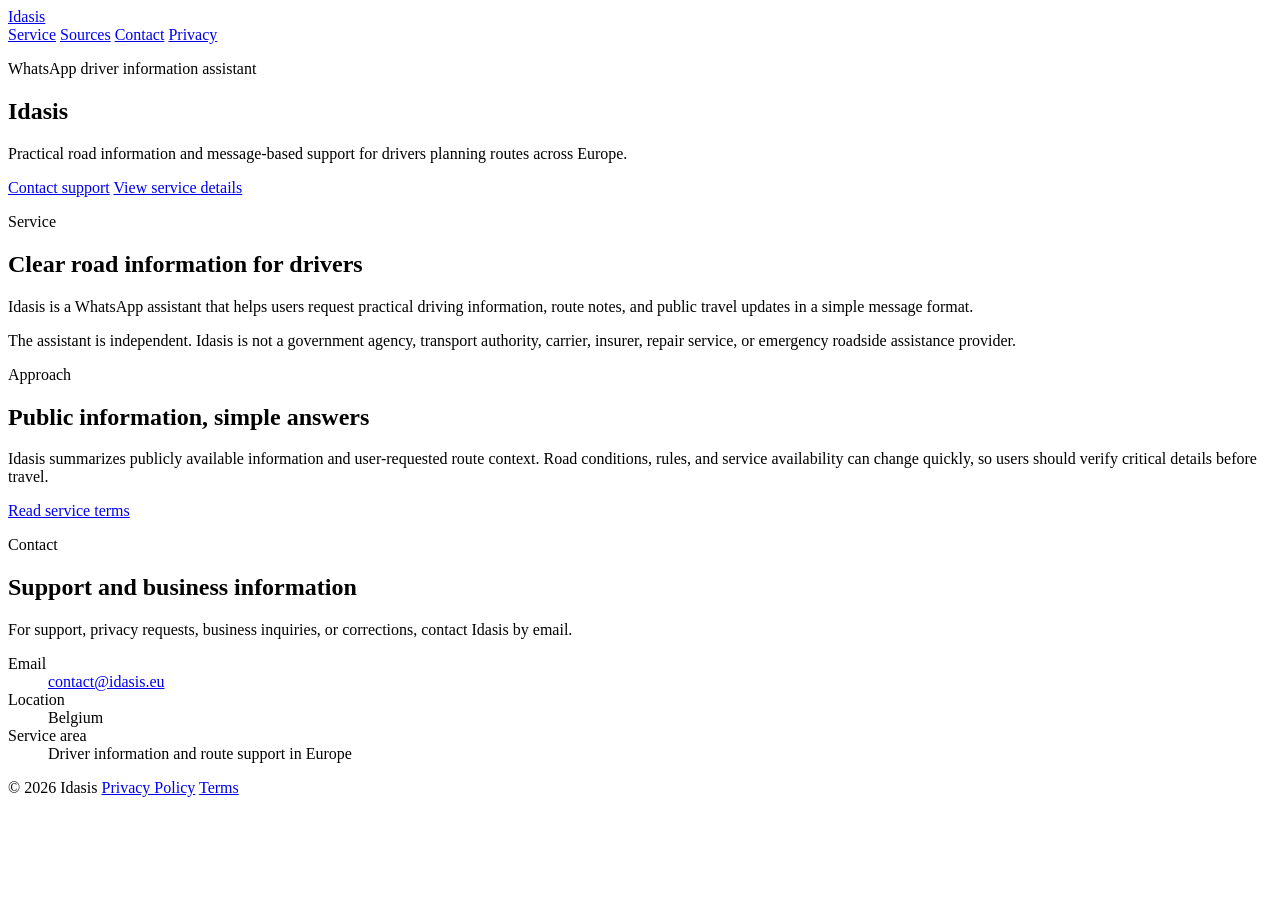
==== index.html @ 2fcfb3c3 "Add Idasis website home page" ====
<!doctype html>
<html lang="en">
  <head>
    <meta charset="utf-8" />
    <meta name="viewport" content="width=device-width, initial-scale=1" />
    <title>Idasis | Driver Information Assistant</title>
    <meta
      name="description"
      content="Idasis provides a WhatsApp assistant for driver information, route planning, and road support."
    />
    <link rel="stylesheet" href="./styles.css" />
  </head>
  <body>
    <header class="site-header">
      <a class="brand" href="./">Idasis</a>
      <nav aria-label="Main navigation">
        <a href="#service">Service</a>
        <a href="#sources">Sources</a>
        <a href="#contact">Contact</a>
        <a href="./privacy.html">Privacy</a>
      </nav>
    </header>

    <main>
      <section class="hero">
        <div class="hero-copy">
          <p class="eyebrow">WhatsApp driver information assistant</p>
          <h1>Idasis</h1>
          <p>
            Practical road information and message-based support for drivers
            planning routes across Europe.
          </p>
          <div class="hero-actions">
            <a class="button primary" href="mailto:contact@idasis.eu">Contact support</a>
            <a class="button secondary" href="#service">View service details</a>
          </div>
        </div>
      </section>

      <section id="service" class="section two-column">
        <div>
          <p class="section-label">Service</p>
          <h2>Clear road information for drivers</h2>
        </div>
        <div class="content">
          <p>
            Idasis is a WhatsApp assistant that helps users request practical
            driving information, route notes, and public travel updates in a
            simple message format.
          </p>
          <p>
            The assistant is independent. Idasis is not a government agency,
            transport authority, carrier, insurer, repair service, or emergency
            roadside assistance provider.
          </p>
        </div>
      </section>

      <section id="sources" class="section band">
        <div class="band-inner">
          <p class="section-label">Approach</p>
          <h2>Public information, simple answers</h2>
          <p>
            Idasis summarizes publicly available information and user-requested
            route context. Road conditions, rules, and service availability can
            change quickly, so users should verify critical details before
            travel.
          </p>
          <a class="text-link" href="./terms.html">Read service terms</a>
        </div>
      </section>

      <section id="contact" class="section contact-grid">
        <div>
          <p class="section-label">Contact</p>
          <h2>Support and business information</h2>
          <p>
            For support, privacy requests, business inquiries, or corrections,
            contact Idasis by email.
          </p>
        </div>
        <dl class="contact-list">
          <div>
            <dt>Email</dt>
            <dd><a href="mailto:contact@idasis.eu">contact@idasis.eu</a></dd>
          </div>
          <div>
            <dt>Location</dt>
            <dd>Belgium</dd>
          </div>
          <div>
            <dt>Service area</dt>
            <dd>Driver information and route support in Europe</dd>
          </div>
        </dl>
      </section>
    </main>

    <footer class="site-footer">
      <span>© 2026 Idasis</span>
      <span>
        <a href="./privacy.html">Privacy Policy</a>
        <a href="./terms.html">Terms</a>
      </span>
    </footer>
  </body>
</html>
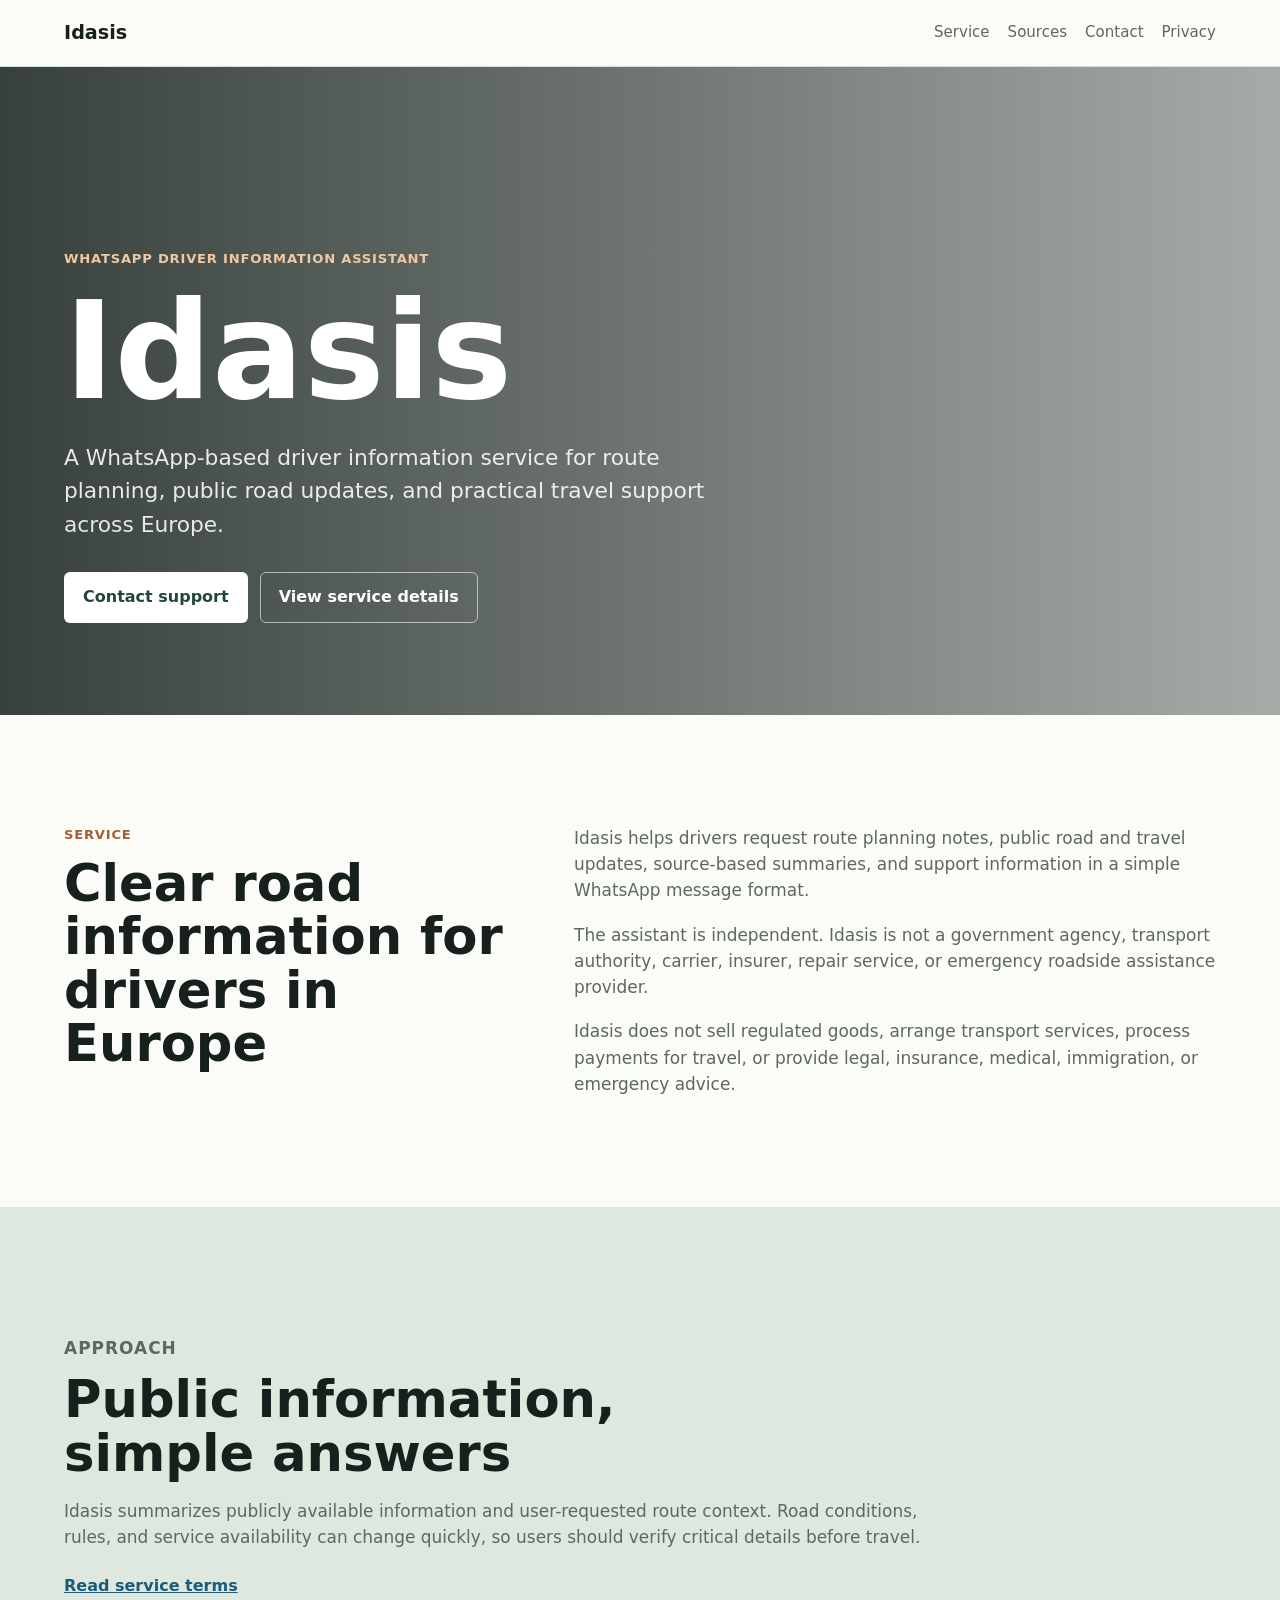
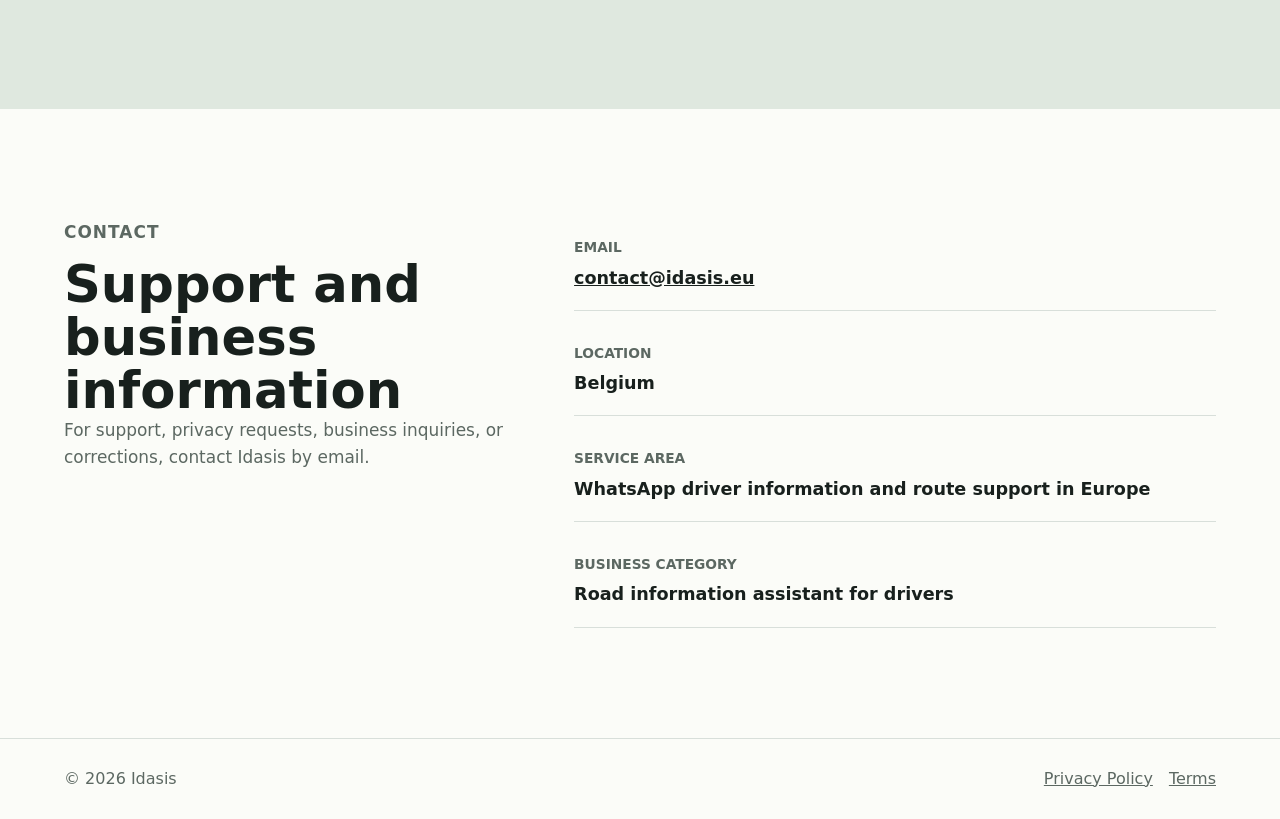
==== commit 1b656555: "Clarify Idasis business description" ====
--- a/index.html
+++ b/index.html
@@ -27,8 +27,8 @@
           <p class="eyebrow">WhatsApp driver information assistant</p>
           <h1>Idasis</h1>
           <p>
-            Practical road information and message-based support for drivers
-            planning routes across Europe.
+            A WhatsApp-based driver information service for route planning,
+            public road updates, and practical travel support across Europe.
           </p>
           <div class="hero-actions">
             <a class="button primary" href="mailto:contact@idasis.eu">Contact support</a>
@@ -40,18 +40,23 @@
       <section id="service" class="section two-column">
         <div>
           <p class="section-label">Service</p>
-          <h2>Clear road information for drivers</h2>
+          <h2>Clear road information for drivers in Europe</h2>
         </div>
         <div class="content">
           <p>
-            Idasis is a WhatsApp assistant that helps users request practical
-            driving information, route notes, and public travel updates in a
-            simple message format.
+            Idasis helps drivers request route planning notes, public road and
+            travel updates, source-based summaries, and support information in a
+            simple WhatsApp message format.
           </p>
           <p>
             The assistant is independent. Idasis is not a government agency,
             transport authority, carrier, insurer, repair service, or emergency
             roadside assistance provider.
+          </p>
+          <p>
+            Idasis does not sell regulated goods, arrange transport services,
+            process payments for travel, or provide legal, insurance, medical,
+            immigration, or emergency advice.
           </p>
         </div>
       </section>
@@ -90,7 +95,11 @@
           </div>
           <div>
             <dt>Service area</dt>
-            <dd>Driver information and route support in Europe</dd>
+            <dd>WhatsApp driver information and route support in Europe</dd>
+          </div>
+          <div>
+            <dt>Business category</dt>
+            <dd>Road information assistant for drivers</dd>
           </div>
         </dl>
       </section>
--- a/styles.css
+++ b/styles.css
@@ -0,0 +1,281 @@
+:root {
+  --ink: #18201d;
+  --muted: #5c6862;
+  --line: #d8dfda;
+  --paper: #fbfcf8;
+  --white: #ffffff;
+  --forest: #23483a;
+  --copper: #a65f35;
+  --blue: #1c5c78;
+  --sage: #dfe8df;
+  --shadow: 0 18px 45px rgba(19, 34, 28, 0.12);
+}
+
+* {
+  box-sizing: border-box;
+}
+
+html {
+  scroll-behavior: smooth;
+}
+
+body {
+  margin: 0;
+  font-family:
+    Inter, ui-sans-serif, system-ui, -apple-system, BlinkMacSystemFont, "Segoe UI",
+    sans-serif;
+  background: var(--paper);
+  color: var(--ink);
+  line-height: 1.55;
+}
+
+a {
+  color: inherit;
+}
+
+.site-header {
+  position: sticky;
+  top: 0;
+  z-index: 5;
+  display: flex;
+  align-items: center;
+  justify-content: space-between;
+  gap: 24px;
+  padding: 18px clamp(20px, 5vw, 64px);
+  background: rgba(251, 252, 248, 0.94);
+  border-bottom: 1px solid var(--line);
+  backdrop-filter: blur(14px);
+}
+
+.brand {
+  font-size: 1.2rem;
+  font-weight: 800;
+  text-decoration: none;
+}
+
+nav {
+  display: flex;
+  flex-wrap: wrap;
+  gap: 18px;
+  color: var(--muted);
+  font-size: 0.94rem;
+}
+
+nav a {
+  text-decoration: none;
+}
+
+nav a:hover,
+.text-link:hover {
+  color: var(--forest);
+}
+
+.hero {
+  min-height: 72vh;
+  display: grid;
+  align-items: end;
+  padding: clamp(42px, 8vw, 92px) clamp(20px, 5vw, 64px);
+  background:
+    linear-gradient(90deg, rgba(17, 28, 24, 0.84), rgba(17, 28, 24, 0.36)),
+    url("https://upload.wikimedia.org/wikipedia/commons/thumb/7/72/Road_european_25_in_Belgium.jpg/1280px-Road_european_25_in_Belgium.jpg");
+  background-position: center;
+  background-size: cover;
+  color: var(--white);
+}
+
+.hero-copy {
+  max-width: 760px;
+}
+
+.eyebrow,
+.section-label {
+  margin: 0 0 12px;
+  color: var(--copper);
+  font-size: 0.82rem;
+  font-weight: 800;
+  letter-spacing: 0.06em;
+  text-transform: uppercase;
+}
+
+.hero .eyebrow {
+  color: #f0c8a2;
+}
+
+h1,
+h2 {
+  margin: 0;
+  line-height: 1.04;
+}
+
+h1 {
+  font-size: clamp(4rem, 12vw, 8.5rem);
+  font-weight: 850;
+}
+
+h2 {
+  font-size: clamp(2rem, 4vw, 3.7rem);
+  max-width: 720px;
+}
+
+p {
+  margin: 0;
+}
+
+.hero p:not(.eyebrow) {
+  max-width: 650px;
+  margin-top: 18px;
+  color: rgba(255, 255, 255, 0.88);
+  font-size: clamp(1.08rem, 2vw, 1.36rem);
+}
+
+.hero-actions {
+  display: flex;
+  flex-wrap: wrap;
+  gap: 12px;
+  margin-top: 30px;
+}
+
+.button {
+  min-height: 46px;
+  display: inline-flex;
+  align-items: center;
+  justify-content: center;
+  padding: 12px 18px;
+  border: 1px solid rgba(255, 255, 255, 0.58);
+  border-radius: 6px;
+  font-weight: 750;
+  text-decoration: none;
+}
+
+.button.primary {
+  background: var(--white);
+  color: var(--forest);
+}
+
+.button.secondary {
+  color: var(--white);
+}
+
+.section {
+  padding: clamp(58px, 9vw, 110px) clamp(20px, 5vw, 64px);
+}
+
+.two-column,
+.contact-grid {
+  display: grid;
+  grid-template-columns: minmax(0, 0.82fr) minmax(0, 1.18fr);
+  gap: clamp(28px, 5vw, 82px);
+  align-items: start;
+}
+
+.content,
+.contact-grid p,
+.band-inner p,
+.legal-content p {
+  color: var(--muted);
+  font-size: 1.06rem;
+}
+
+.content {
+  display: grid;
+  gap: 18px;
+}
+
+.band {
+  background: var(--sage);
+}
+
+.band-inner {
+  max-width: 860px;
+}
+
+.band-inner p {
+  margin-top: 18px;
+}
+
+.text-link {
+  display: inline-block;
+  margin-top: 24px;
+  color: var(--blue);
+  font-weight: 800;
+}
+
+.contact-list {
+  display: grid;
+  gap: 14px;
+  margin: 0;
+}
+
+.contact-list div {
+  padding: 18px 0;
+  border-bottom: 1px solid var(--line);
+}
+
+.contact-list dt {
+  color: var(--muted);
+  font-size: 0.86rem;
+  font-weight: 800;
+  text-transform: uppercase;
+}
+
+.contact-list dd {
+  margin: 6px 0 0;
+  font-size: 1.1rem;
+  font-weight: 700;
+}
+
+.legal-page {
+  padding: clamp(42px, 8vw, 92px) clamp(20px, 5vw, 64px);
+}
+
+.legal-content {
+  max-width: 850px;
+  padding: clamp(28px, 5vw, 58px);
+  background: var(--white);
+  border: 1px solid var(--line);
+  border-radius: 8px;
+  box-shadow: var(--shadow);
+}
+
+.legal-content h1 {
+  margin-bottom: 22px;
+  font-size: clamp(2.6rem, 7vw, 5rem);
+}
+
+.legal-content h2 {
+  margin-top: 34px;
+  margin-bottom: 10px;
+  font-size: clamp(1.35rem, 3vw, 2rem);
+}
+
+.site-footer {
+  display: flex;
+  justify-content: space-between;
+  gap: 18px;
+  padding: 28px clamp(20px, 5vw, 64px);
+  color: var(--muted);
+  border-top: 1px solid var(--line);
+}
+
+.site-footer span:last-child {
+  display: flex;
+  gap: 16px;
+}
+
+@media (max-width: 760px) {
+  .site-header,
+  .site-footer {
+    align-items: flex-start;
+    flex-direction: column;
+  }
+
+  .hero {
+    min-height: 68vh;
+    padding-top: 88px;
+  }
+
+  .two-column,
+  .contact-grid {
+    grid-template-columns: 1fr;
+  }
+}
